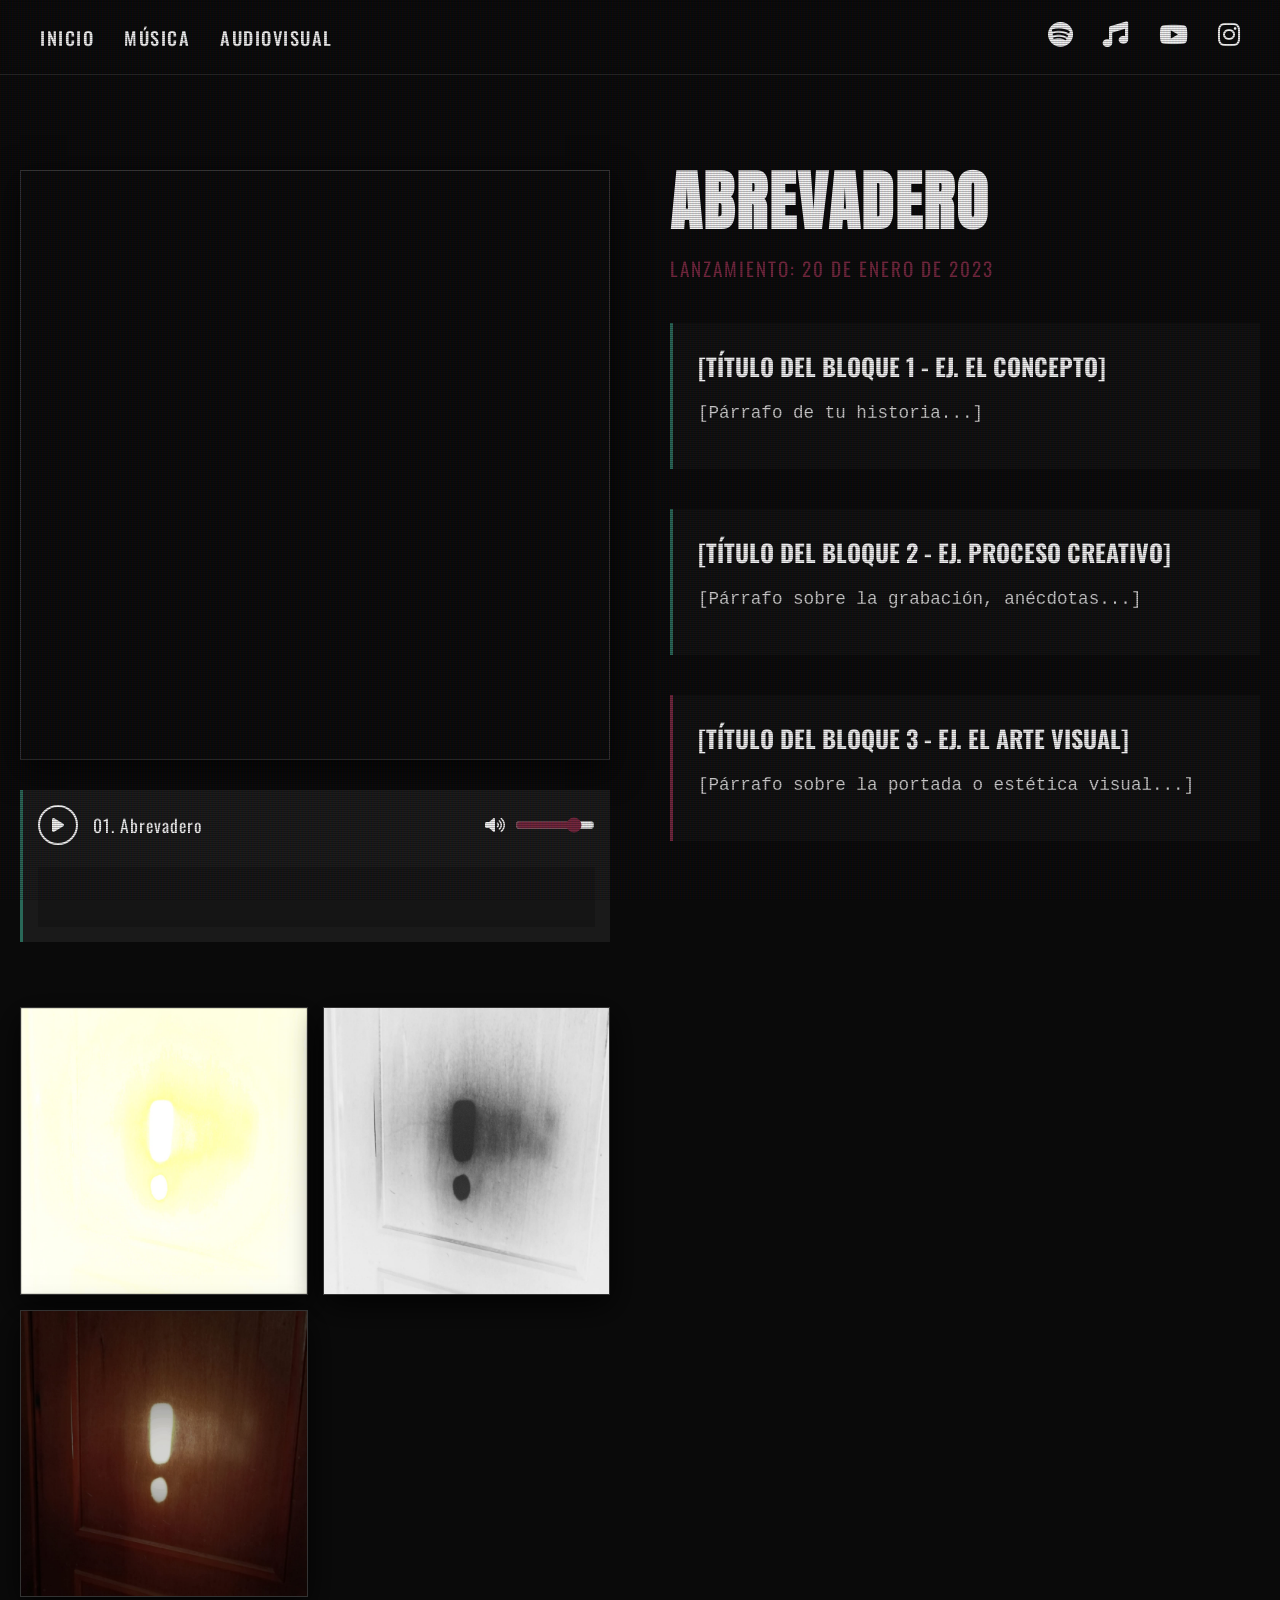
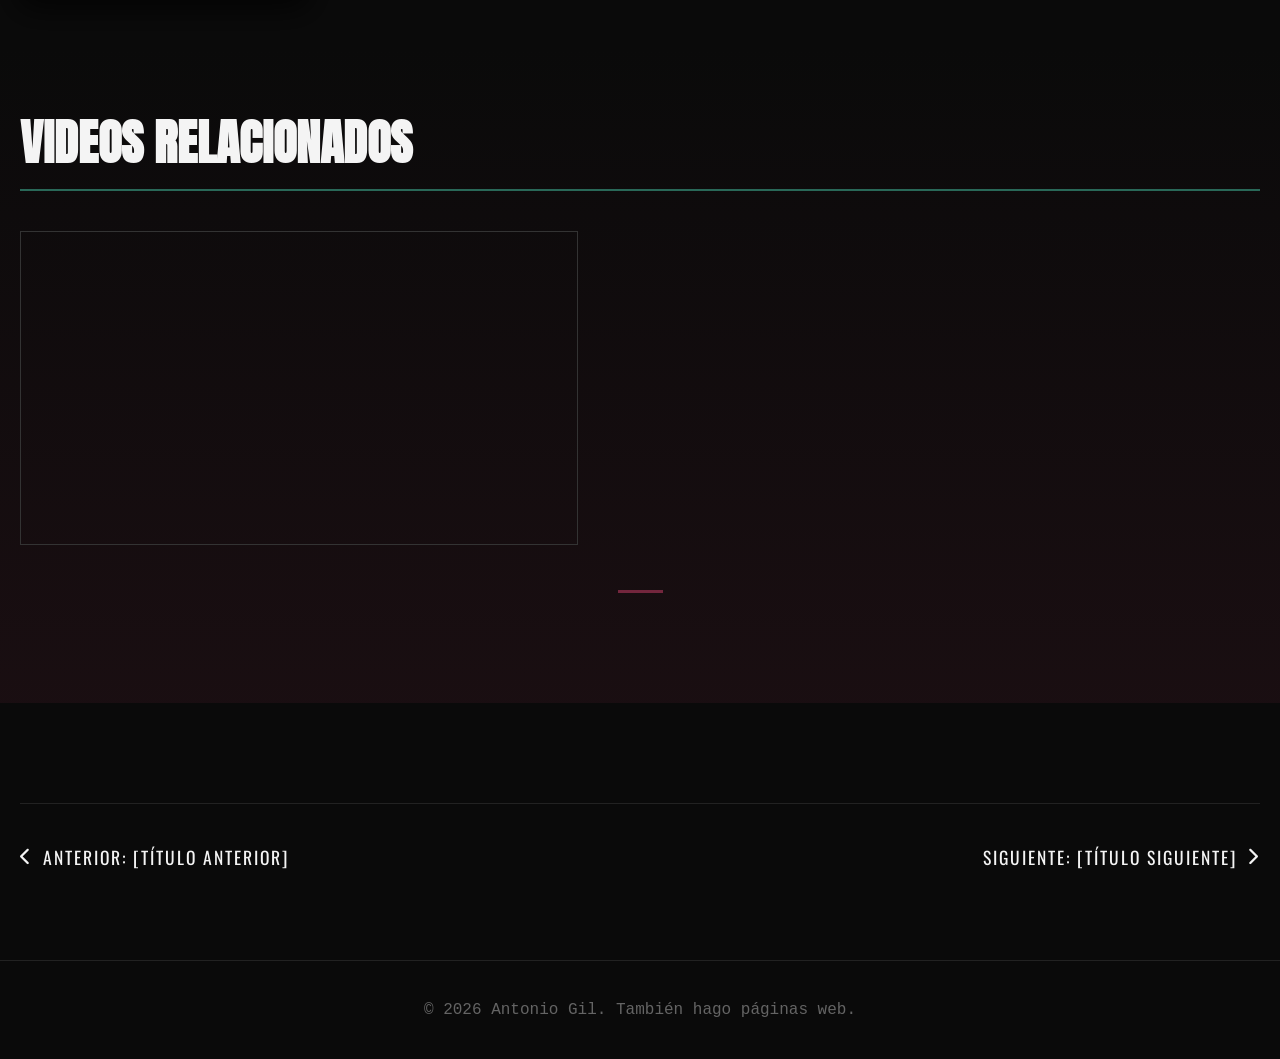
==== abrevadero.html @ 9f76b870 "mejoras  y agregue las paginas" ====
<!DOCTYPE html>
<html lang="es">
<head>
    <meta charset="UTF-8">
    <meta name="viewport" content="width=device-width, initial-scale=1.0">
    
    <title>Abrevadero - Antonio Gil</title>
    <link rel="icon" type="image/png" href="favicon.png">
    
    <meta property="og:title" content="Antonio Gil - Abrevadero">
    <meta property="og:description" content="[BREVE DESCRIPCIÓN O FRASE DEL DISCO]">
    <meta property="og:image" content="portadas/Abrevadero.jpg"> 
    
    <link rel="stylesheet" href="https://cdnjs.cloudflare.com/ajax/libs/font-awesome/6.0.0/css/all.min.css">
    <link rel="stylesheet" href="style.css">
    
    <script src="https://unpkg.com/wavesurfer.js@7"></script>
</head>
<body>

    <div class="page-transition" id="page-overlay"></div>
    <div class="scanlines"></div> 

    <nav>
        <div class="nav-left">
            <ul class="nav-links">
                <li><a href="index.html#inicio">Inicio</a></li>
                <li><a href="index.html#musica">Música</a></li>
                <li><a href="index.html#audiovisual">Audiovisual</a></li>
            </ul>
        </div>
        <div class="social-icons">
            <a href="https://open.spotify.com/intl-es/artist/4WdEQjjlFafEZ5Q8nBNJSe?si=TgZK9GUVQjmF9KOacD5lLA" target="_blank" title="Spotify"><i class="fab fa-spotify"></i></a>
            <a href="https://music.apple.com/us/artist/antonio-gil/1642577020" target="_blank" title="Apple Music"><i class="fa-solid fa-music"></i></a>
            <a href="https://www.youtube.com/@AntonioGilopz/videos" target="_blank" title="YouTube"><i class="fab fa-youtube"></i></a>
            <a href="https://www.instagram.com/antoniogilopz/" target="_blank" title="Instagram"><i class="fab fa-instagram"></i></a>
        </div>
    </nav>

    <main class="content-wrapper">
        <section class="section seccion-ancha">
            <div class="release-detail-container fade-in visible">
                
                <div class="release-media-col">
                    
                    <video autoplay muted loop playsinline>
                        <source src="portadas/AbrevaderoCover.mp4" type="video/mp4">
                        <img src="portadas/Abrevadero.jpg" alt="Abrevadero">
                    </video>

                    <div class="tracklist" id="tracklist-container">
                        
                        <div class="track-item" data-src="canciones/Abrevadero.mp3">
                            <div class="track-header">
                                <button class="play-btn"><i class="fas fa-play"></i></button>
                                <span class="track-name">01. Abrevadero</span>
                                <div class="volume-container">
                                    <i class="fas fa-volume-up"></i>
                                    <input type="range" class="volume-slider" min="0" max="1" step="0.1" value="0.8">
                                </div>
                            </div>
                            <div class="waveform"></div>
                        </div>
                        </div>

                    <div class="process-gallery">
                        <img src="imagenes/abrevadero1.jpeg" alt="Proceso 1" loading="lazy">
                        <img src="imagenes/abrevadero2.jpeg" alt="Proceso 2" loading="lazy">
                        <img src="imagenes/abrevadero3.jpeg " alt="Proceso 3" loading="lazy">
                    </div>
                </div>

                <div class="release-story-col">
                    <h1>Abrevadero</h1>
                    <p class="release-date">LANZAMIENTO: 20 DE ENERO DE 2023</p>

                    <div class="story-block">
                        <h3>[TÍTULO DEL BLOQUE 1 - Ej. El Concepto]</h3>
                        <p>[Párrafo de tu historia...]</p>                        
                    </div>

                    <div class="story-block">
                        <h3>[TÍTULO DEL BLOQUE 2 - Ej. Proceso Creativo]</h3>
                        <p>[Párrafo sobre la grabación, anécdotas...]</p>
                    </div>

                    <div class="story-block" style="border-left-color: var(--accent-red);">
                        <h3>[TÍTULO DEL BLOQUE 3 - Ej. El Arte Visual]</h3>
                        <p>[Párrafo sobre la portada o estética visual...]</p>
                    </div>
                </div>

            </div>
        </section>

        <section id="audiovisual" class="section seccion-ancha fade-in">
            <h2 class="section-title">Videos Relacionados</h2>
            
            <div class="carousel-track" id="video-track">
                <div class="video-item">
                    <iframe width="560" height="315" src="https://www.youtube.com/embed/ncgZcrur3Z4?si=nep3emSJzmXC-1Sk" title="YouTube video player" frameborder="0" allow="accelerometer; autoplay; clipboard-write; encrypted-media; gyroscope; picture-in-picture; web-share" referrerpolicy="strict-origin-when-cross-origin" allowfullscreen></iframe>                </div>

            </div>
            
            <div class="carousel-pagination" id="video-pagination"></div>
        </section>

        <section class="release-nav section seccion-ancha">
            <div class="release-nav-container">
                <a href="[ARCHIVO_ANTERIOR.html]" class="nav-btn-back"><i class="fas fa-chevron-left"></i> Anterior: [TÍTULO ANTERIOR]</a>
                
                <a href="[ARCHIVO_SIGUIENTE.html]" class="nav-btn-next">Siguiente: [TÍTULO SIGUIENTE] <i class="fas fa-chevron-right"></i></a>
            </div>
        </section>
        
        <button id="back-to-top" title="Volver arriba"><i class="fas fa-arrow-up"></i></button>

        <footer>
            <p>© 2026 Antonio Gil. También hago páginas web.</p>
        </footer>
    </main>

    <script src="script.js"></script>

    <div id="lightbox" class="lightbox">
        <button class="lightbox-btn" id="close-lightbox" title="Cerrar (Esc)"><i class="fas fa-times"></i></button>
        <button class="lightbox-btn" id="prev-lightbox" title="Anterior (←)"><i class="fas fa-chevron-left"></i></button>
        <img id="lightbox-img" src="" alt="Vista previa de galería">
        <button class="lightbox-btn" id="next-lightbox" title="Siguiente (→)"><i class="fas fa-chevron-right"></i></button>
    </div>

</body>
</html>
---- style.css ----
@import url('https://fonts.googleapis.com/css2?family=Oswald:wght@500;700&display=swap');
@import url('https://fonts.googleapis.com/css2?family=Anton&family=Oswald:wght@500;700&display=swap');

/* ==========================================================================
   ANTONIO GIL - PORTAFOLIO DE ARTISTA
   Hoja de Estilos Principal (CSS)
   ========================================================================== 
   ÍNDICE:
   1. Variables & Fuentes (Root)
   2. Estilos Base & Reset
   3. Utilidades & Efectos Globales (Scanlines, Animaciones)
   4. Componentes Globales (Nav, Footer)
   5. Sección: Hero (Inicio)
   6. Sección: Música (Destacados, Cuadrícula de Lanzamientos)
   7. Sección: Audiovisual (Videos)
   8. Componentes Interactivos (Modal, Reproductor de Audio Custom)
   9. Responsividad (Media Queries para Móviles)
   ========================================================================== */

/* ==========================================================================
   1. VARIABLES & FUENTES
   ========================================================================== */
:root {
    /* Paleta de Colores */
    --bg-color: #0a0a0a;
    --text-color: #f4f4f4;
    --accent-green: #296858;   /* Color original */
    --accent-red: #73263d;     /* Color Complementario (Vino/Carmesí) */
    --accent-mustard: #735b1d; /* Color Triádico (Reserva) */
    
    /* Tipografías */
    --font-main: 'Courier New', Courier, monospace;
    --font-heading: 'Anton', sans-serif; /* <--- CAMBIA 'Impact' POR 'Anton' */
    --font-nav: 'Oswald', sans-serif;
}

/* --- Personalización del Scrollbar --- */
/* Tamaño de la barra */
::-webkit-scrollbar {
    width: 8px;
}

/* Fondo de la barra (Track) */
::-webkit-scrollbar-track {
    background: var(--bg-color);
}

/* Parte móvil (Thumb) */
::-webkit-scrollbar-thumb {
    background: var(--accent-red);
    border-radius: 4px;
    border: 2px solid var(--bg-color); /* Crea un pequeño margen */
}

::-webkit-scrollbar-thumb:hover {
    background: var(--accent-green); /* Cambia a verde al pasar el mouse */
}

/* Firefox (Estándar limitado) */
* {
    scrollbar-width: thin;
    scrollbar-color: var(--accent-red) var(--bg-color);
}

/* ==========================================================================
   2. ESTILOS BASE & RESET
   ========================================================================== */
* {
    margin: 0;
    padding: 0;
    box-sizing: border-box;
}

body {
    background-color: var(--bg-color);
    color: var(--text-color);
    font-family: var(--font-main);
    overflow-x: hidden;
    animation: fadeInPage 0.8s ease-in-out;
}

@keyframes fadeInPage {
    from { opacity: 0; }
    to { opacity: 1; }
}

/* ==========================================================================
   3. UTILIDADES & EFECTOS GLOBALES
   ========================================================================== */
/* Efecto de líneas CRT para todo el sitio */
.scanlines {
    position: fixed;
    top: 0;
    left: 0;
    width: 100vw;
    height: 100vh;
    background: linear-gradient(rgba(18, 16, 16, 0) 50%, rgba(0, 0, 0, 0.25) 50%), 
                linear-gradient(90deg, rgba(255, 0, 0, 0.06), rgba(0, 255, 0, 0.02), rgba(0, 0, 255, 0.06));
    background-size: 100% 2px, 3px 100%;
    z-index: 999;
    pointer-events: none; /* Permite hacer clic a través del efecto */
}

/* Clases para animación JS (Aparición al hacer scroll) */
.fade-in {
    opacity: 0;
    transform: translateY(30px);
    transition: opacity 0.8s ease-out, transform 0.8s ease-out;
}

.fade-in.visible {
    opacity: 1;
    transform: translateY(0);
}

/* Estructura general de las secciones */
.section {
    padding: 50px 20px;
    max-width: 1000px; 
    margin: 0 auto;
    display: flex;
    flex-direction: column;
    justify-content: center;
}

.section-title {
    font-family: var(--font-heading);
    font-size: 3rem;
    margin-bottom: 40px;
    margin-top: 40px;
    text-transform: uppercase;
    border-bottom: 2px solid var(--accent-green);
    display: inline-block;
    padding-bottom: 10px;
}

/* Capa de transición de página */
.page-transition {
    position: fixed;
    top: 0;
    left: 0;
    width: 100%;
    height: 100%;
    background-color: var(--bg-color);
    z-index: 9999; /* Por encima de todo, incluso scanlines */
    pointer-events: none;
    opacity: 0;
    transition: opacity 0.5s ease-in-out;
}

.page-transition.active {
    opacity: 1;
    pointer-events: all;
}

/* ==========================================================================
   4. COMPONENTES GLOBALES (NAV & FOOTER)
   ========================================================================== */
/* Barra de Navegación */
nav {
    position: fixed;
    top: 0;
    width: 100%;
    display: flex;
    justify-content: space-between;
    align-items: center;
    padding: 22px 40px; 
    z-index: 100;
    background: rgba(10, 10, 10, 0.9);
    backdrop-filter: blur(5px);
    border-bottom: 1px solid #222;
}

.nav-left {
    display: flex;
    align-items: center;
    gap: 30px; 
}

.logo {
    font-family: var(--font-heading);
    font-size: 24px;
    color: var(--text-color); 
    margin: 0;
}

/* Enlaces de Navegación */
.nav-links {
    list-style: none;
    display: flex;
    gap: 30px; 
    margin: 0;
    padding: 0;
}

.nav-links a {
    color: var(--text-color);
    text-decoration: none;
    font-weight: 500; 
    font-family: var(--font-nav); 
    text-transform: uppercase;
    font-size: 1.15rem; 
    letter-spacing: 1.5px; 
    transition: color 0.3s;
}

.nav-links a:hover {
    color: var(--accent-green);
}

.nav-links a.active {
    color: var(--accent-red); /* O el color que prefieras para resaltar */
    border-bottom: 2px solid var(--accent-red);
}

/* Iconos de Redes Sociales */
.social-icons {
    display: flex;
    gap: 30px; 
    align-items: center;
}

.social-icons a {
    color: var(--text-color);
    text-decoration: none;
    font-size: 1.6rem; 
    transition: color 0.3s, transform 0.3s;
}

.social-icons a:hover {
    color: var(--accent-green); 
    transform: scale(1.1); 
}

/* Pie de Página */
footer {
    text-align: center;
    padding: 40px;
    font-size: 1rem;
    color: #646464;
    border-top: 1px solid #222;
}

/* ==========================================================================
   5. SECCIÓN: HERO (INICIO)
   ========================================================================== */
.hero {
    position: relative;
    height: 100vh;
    display: flex;
    align-items: center;
    justify-content: center;
    text-align: center;
}

#bg-video {
    position: absolute;
    top: 0;
    left: 0;
    width: 100%;
    height: 100%;
    object-fit: cover;
    z-index: -2;
    filter: grayscale(80%) contrast(1.2);
}

.video-overlay {
    position: absolute;
    top: 0;
    left: 0;
    width: 100%;
    height: 100%;
    background: rgba(10, 10, 10, 0.7);
    z-index: -1;
}

/* Títulos y Textos del Hero */
.subtitle {
    font-size: 1.2rem;
    letter-spacing: 3px;
    margin-top: 10px;
    color: #888;
}

.hero-brief {
    font-size: 1.1rem;
    color: #cccccc; 
    margin-top: 15px;
    max-width: 600px; 
    margin-left: auto;
    margin-right: auto;
    line-height: 1.5;
    letter-spacing: 1px;
}

/* Animación Glitch para el Título Principal */
.glitch {
    font-family: var(--font-heading);
    font-size: 8vw;
    position: relative;
    color: var(--text-color);
    letter-spacing: 5px;
}

.glitch::before, .glitch::after {
    content: attr(data-text);
    position: absolute;
    top: 0;
    left: 0;
    width: 100%;
    height: 100%;
    background: var(--bg-color);
}

.glitch::before {
    left: 2px;
    text-shadow: -2px 0 var(--accent-green);
    clip: rect(24px, 550px, 90px, 0);
    animation: glitch-anim 6s infinite linear alternate-reverse; 
}

.glitch::after {
    left: -2px;
    text-shadow: -2px 0 blue;
    clip: rect(85px, 550px, 140px, 0);
    animation: glitch-anim 5s infinite linear alternate-reverse; 
}

@keyframes glitch-anim {
    0% { clip: rect(10px, 9999px, 80px, 0); }
    20% { clip: rect(80px, 9999px, 15px, 0); }
    40% { clip: rect(30px, 9999px, 60px, 0); }
    60% { clip: rect(90px, 9999px, 20px, 0); }
    80% { clip: rect(20px, 9999px, 90px, 0); }
    100% { clip: rect(60px, 9999px, 40px, 0); }
}

/* ==========================================================================
   6. SECCIÓN: MÚSICA
   ========================================================================== */
/* Modificador para hacer las secciones más anchas */
.seccion-ancha {
    max-width: 1400px; 
}

/* A. Lanzamiento Destacado (Spotify) */
.featured-release-container {
    width: 100%;
    margin-bottom: 50px;
    border: 1px solid #222;
    background-color: #111;
    display: flex;
    flex-direction: column; 
    align-items: center;    
    padding: 25px 20px;     
}

.featured-release-container iframe {
    width: 100%;
    max-width: 800px; 
    height: 352px; 
    border: none;
    display: block;
}

.featured-badge {
    font-family: var(--font-nav);
    color: var(--accent-red);
    font-size: 1.2rem;
    letter-spacing: 3px;
    text-transform: uppercase;
    margin-bottom: 20px;
    display: flex;
    align-items: center;
    gap: 12px;
}

.featured-badge::before {
    content: '';
    display: block;
    width: 10px;
    height: 10px;
    background-color: var(--accent-red);
    border-radius: 50%;
    animation: pulse 1.5s infinite;
}

@keyframes pulse {
    0% { transform: scale(0.95); box-shadow: 0 0 0 0 rgba(115, 38, 61, 0.7); }
    70% { transform: scale(1); box-shadow: 0 0 0 10px rgba(115, 38, 61, 0); }
    100% { transform: scale(0.95); box-shadow: 0 0 0 0 rgba(115, 38, 61, 0); }
}

/* B. Cuadrícula de Lanzamientos Completos */
.releases-grid {
    display: grid;
    grid-template-columns: repeat(auto-fill, minmax(300px, 1fr)); 
    gap: 30px; 
    margin-top: 20px;
    width: 100%;
}

.release-item {
    cursor: pointer;
    overflow: hidden;
    transition: all 0.3s ease;
    position: relative;
    box-shadow: 0 4px 10px rgba(0, 0, 0, 0.5); 
}

.release-item img,
.release-item video {
    width: 100%;
    aspect-ratio: 1 / 1;
    object-fit: cover;
    display: block;
    transition: transform 0.5s ease;
}

/* Overlay en Hover (Capa que muestra el título y botón) */
.release-title-overlay {
    position: absolute;
    top: 0;
    left: 0;
    width: 100%;
    height: 100%;
    background-color: rgba(115, 38, 61, 0.9); 
    display: flex;
    flex-direction: column; 
    align-items: center;
    justify-content: center;
    gap: 15px; 
    padding: 20px;
    opacity: 0; 
    transition: opacity 0.3s ease, background-color 0.3s ease;
}

.release-title-text {
    font-family: var(--font-heading); 
    font-size: 2.2rem; 
    color: var(--text-color);
    text-align: center;
    text-transform: uppercase;
    letter-spacing: 2px;
    line-height: 1.2;
    transform: translateY(10px); 
    transition: transform 0.3s ease;
}

.release-click-hint {
    font-family: var(--font-nav); 
    color: var(--text-color);
    font-size: 1rem;
    text-transform: uppercase;
    letter-spacing: 1.5px;
    background: rgba(10, 10, 10, 0.6); 
    padding: 8px 18px;
    border-radius: 30px; 
    border: 1px solid var(--text-color);
    display: flex;
    align-items: center;
    gap: 8px;
    transform: translateY(20px); 
    opacity: 0;
    transition: all 0.3s ease 0.1s; 
}

/* Activación de Efectos al pasar el mouse */
.release-item:hover .release-title-overlay {
    opacity: 1; 
}

.release-item:hover .release-title-text,
.release-item:hover .release-click-hint {
    transform: translateY(0); 
    opacity: 1;
}

.release-item:hover img {
    transform: scale(1.05); 
}

.release-click-hint:hover {
    background: var(--text-color);
    color: var(--bg-color);
}

/* ==========================================================================
   7. SECCIÓN: AUDIOVISUAL (CARRUSEL DE VIDEOS)
   ========================================================================== */
/* --- NUEVO: Separación Visual del Fondo --- */
#audiovisual {
    position: relative;
    padding-top: 20px; /* Le damos un poco más de aire en la parte superior */
}

/* Pseudo-elemento para extender el fondo a toda la pantalla sin romper la cuadrícula */
#audiovisual::before {
    content: '';
    position: absolute;
    top: 0;
    left: 50%;
    transform: translateX(-50%);
    width: 100vw;
    height: 100%;
    
    /* Degradado sutil: del negro base a un "resplandor" color vino/carmesí al fondo */
    background: linear-gradient(to bottom, var(--bg-color) 0%, rgba(115, 38, 61, 0.15) 100%);

    
    z-index: -1; /* Lo enviamos al fondo para que no estorbe los clics de los videos */
}

.carousel-track {
    display: flex;
    gap: 30px;
    overflow-x: auto; /* Permite hacer scroll horizontal nativo */
    scroll-snap-type: x mandatory; /* Detiene el deslizamiento exactamente en cada video */
    scroll-behavior: smooth; /* Hace que el movimiento de JS sea fluido */
    padding-bottom: 20px; /* Evita que las sombras se corten abajo */
    
    /* Ocultar barra de desplazamiento en Firefox */
    scrollbar-width: none; 
}

/* Ocultar barra de desplazamiento en Chrome, Safari y Edge */
.carousel-track::-webkit-scrollbar {
    display: none;
}

.video-item {
    /* Muestra 2 videos completos y un pedacito del tercero para incitar al usuario a deslizar */
    min-width: 45%; 
    flex-shrink: 0; /* Evita que los videos se aplasten */
    scroll-snap-align: center; /* Alinea el video al centro al detenerse */
}

.video-item iframe {
    width: 100%;
    height: auto;
    aspect-ratio: 16 / 9;
    border: 1px solid #333; 
    transition: transform 0.3s, border-color 0.3s;
}

.video-item iframe:hover {
    transform: scale(1.02);
    border-color: var(--accent-green);
}

/* --- NUEVA PARTE: Paginación del Carrusel (Indicadores) --- */
.carousel-pagination {
    display: flex;
    justify-content: center; /* Centra los puntos horizontalmente */
    gap: 15px; /* Espacio entre puntos */
    margin-top: 20px; /* Espacio después de los videos */
}

.carousel-dot {
    width: 25px; /* Empezamos como líneas como en la foto de referencia */
    height: 3px;
    background-color: #555; /* Gris oscuro para puntos inactivos */
    cursor: pointer;
    transition: background-color 0.3s ease, width 0.3s ease; /* Animación suave */
    margin-bottom: 60px; /* Espacio después de los videos */

}

/* Estado Activo: Se resalta con tu color vino y se hace más ancho */
.carousel-dot.active {
    background-color: var(--accent-red); 
    width: 45px; /* Efecto de expansión sutil al activarse */

}

/* Hover: Un ligero brillo si pasan el mouse por encima */
.carousel-dot:hover:not(.active) {
    background-color: #888;
}

/* ==========================================================================
   8. COMPONENTES INTERACTIVOS (MODALES Y REPRODUCTOR)
   ========================================================================== */
/* Tarjeta Visual de Información (Modal) */
.modal {
    display: none; 
    position: fixed;
    z-index: 1000;
    left: 0;
    top: 0;
    width: 100%;
    height: 100%;
    background-color: rgba(0, 0, 0, 0.85);
    backdrop-filter: blur(8px);
    align-items: center;
    justify-content: center;
}

.modal.active {
    display: flex; 
}

.modal-content {
    background-color: #111;
    border: 1px solid #333;
    width: 90%;
    max-width: 850px;
    position: relative;
    box-shadow: 0 0 20px rgba(41, 104, 88, 0.2); 
    animation: modal-appear 0.3s ease-out forwards;
}

@keyframes modal-appear {
    from { opacity: 0; transform: translateY(20px) scale(0.95); }
    to { opacity: 1; transform: translateY(0) scale(1); }
}

.close-btn {
    color: var(--text-color);
    position: absolute;
    top: 10px;
    right: 20px;
    font-size: 35px;
    font-weight: bold;
    cursor: pointer;
    transition: color 0.3s;
    z-index: 10;
}

.close-btn:hover {
    color: var(--accent-green);
}

.modal-body {
    display: flex;
    flex-direction: row;
}

#modal-cover {
    width: 45%;
    object-fit: cover;
    border-right: 1px solid #333;
}

.modal-info {
    padding: 30px;
    width: 55%;
    display: flex;
    flex-direction: column;
    max-height: 80vh;
    overflow-y: auto; 
}

#modal-title {
    font-family: var(--font-heading);
    font-size: 2.5rem;
    color: var(--text-color);
    margin-bottom: 10px;
    text-transform: uppercase;
}

.release-desc {
    color: #bbb;
    line-height: 1.6;
    margin-bottom: 25px;
    font-size: 0.95rem;
    font-family: var(--font-main);
}

/* Reproductor de Audio Custom (Diseño Interfaz) */
.track-item {
    background: #1a1a1a;
    padding: 15px;
    margin-bottom: 15px;
    border-left: 3px solid var(--accent-green); 
    display: flex;
    flex-direction: column;
    gap: 12px;
    transition: border-color 0.3s;
}

.track-item:hover {
    border-left-color: var(--accent-red); 
}

.track-header {
    display: flex;
    align-items: center;
    gap: 15px;
}

.play-btn {
    background: transparent;
    border: 2px solid var(--text-color);
    color: var(--text-color);
    width: 40px;
    height: 40px;
    border-radius: 50%;
    cursor: pointer;
    display: flex;
    align-items: center;
    justify-content: center;
    font-size: 1rem;
    transition: all 0.3s ease;
    flex-shrink: 0;
}

.play-btn:hover {
    border-color: var(--accent-red);
    color: var(--accent-red);
    transform: scale(1.05);
}

.track-name {
    font-family: var(--font-nav);
    font-size: 1.1rem;
    letter-spacing: 1px;
}

.progress-bg {
    width: 100%;
    height: 6px;
    background: #333;
    border-radius: 3px;
    cursor: pointer;
    overflow: hidden;
}

.progress-fill {
    height: 100%;
    width: 0%;
    background: var(--accent-red); 
    transition: width 0.1s linear;
}

audio {
    display: none; /* Oculta el reproductor nativo del navegador */
}

#back-to-top {
    position: fixed;
    bottom: 30px;
    right: 30px;
    background: var(--accent-red);
    color: white;
    border: none;
    width: 50px;
    height: 50px;
    border-radius: 50%;
    cursor: pointer;
    display: none; /* Se activa con JS */
    z-index: 1001;
    transition: all 0.3s ease;
    box-shadow: 0 4px 10px rgba(0,0,0,0.5);
}

#back-to-top:hover {
    transform: scale(1.1);
    background: var(--accent-green);
}

/* Estilos para WaveSurfer */
.waveform {
    width: 100%;
    height: 60px; /* Altura de la onda */
    cursor: pointer;
    background: rgba(0, 0, 0, 0.2);
    margin-top: 10px;
}

/* Control de Volumen */
.volume-container {
    display: flex;
    align-items: center;
    gap: 10px;
    margin-left: auto; /* Empuja el volumen a la derecha */
}

.volume-slider {
    width: 80px;
    accent-color: var(--accent-red);
    cursor: pointer;
}

/* Ocultar volumen en móviles pequeños para evitar amontonamiento */
@media (max-width: 480px) {
    .volume-container { display: none; }
}

/* ==========================================================================
   9. PÁGINA DE DETALLE DE LANZAMIENTO
   ========================================================================== */
.release-detail-container {
    display: grid;
    grid-template-columns: 1fr 1fr; /* Dos columnas iguales */
    gap: 60px;
    margin-top: 120px; /* Deja espacio para que el menú superior no tape el contenido */
}

/* Columna Izquierda (Visual y Audio) */
.release-media-col {
    display: flex;
    flex-direction: column;
    gap: 30px;
}

.release-media-col video, 
.release-media-col img {
    width: 100%;
    aspect-ratio: 1 / 1;
    object-fit: cover;
    border: 1px solid #333;
    box-shadow: 0 10px 30px rgba(0,0,0,0.8);
}

/* Columna Derecha (Historia y Proceso) */
.release-story-col {
    display: flex;
    flex-direction: column;
    gap: 20px;
}

.release-story-col h1 {
    font-family: var(--font-heading);
    font-size: 4rem;
    color: var(--text-color);
    text-transform: uppercase;
    letter-spacing: 2px;
    margin-bottom: 0;
    line-height: 1;
}

.release-date {
    font-family: var(--font-nav);
    color: var(--accent-red);
    font-size: 1.2rem;
    letter-spacing: 2px;
    margin-bottom: 20px;
}

.story-block {
    background: rgba(20, 20, 20, 0.6);
    padding: 25px;
    border-left: 3px solid var(--accent-green);
    margin-bottom: 20px;
}

.story-block h3 {
    font-family: var(--font-nav);
    font-size: 1.5rem;
    color: var(--text-color);
    margin-bottom: 15px;
    text-transform: uppercase;
}

.story-block p {
    font-size: 1.1rem;
    line-height: 1.7;
    color: #ccc;
    margin-bottom: 15px;
}

/* Imágenes extra del proceso creativo */
.process-gallery {
    display: grid;
    grid-template-columns: 1fr 1fr;
    gap: 15px;
    margin-top: 20px;
}

/* --- Galería de Proceso: Ajustes de Color y Efectos --- */
.process-gallery img {
    width: 100%;
    height: auto;
    border: 1px solid #333;
    filter: grayscale(0%); /* Ahora salen con color desde el inicio */
    transition: all 0.3s ease;
    cursor: pointer;
}

.process-gallery img:hover {
    transform: scale(1.05); /* Efecto de zoom */
    filter: brightness(1.2); /* Efecto de brillo */
    border-color: var(--accent-red);
    z-index: 10;
}

/* --- Estilos del Lightbox --- */
.lightbox {
    display: none;
    position: fixed;
    z-index: 2000; /* Asegura que sea mayor a 999 */
    top: 0;
    left: 0;
    width: 100%;
    height: 100%;
    background: rgba(0, 0, 0, 0.95); /* Negro casi total */
    backdrop-filter: blur(10px);
    justify-content: center;
    align-items: center;
}

.lightbox img {
    max-width: 90%;
    max-height: 85vh;
    box-shadow: 0 0 30px rgba(0,0,0,0.6);
    border: 2px solid #333;
    transition: transform 0.3s ease;
}

.lightbox-btn {
    position: absolute;
    background: none;
    border: none;
    color: white;
    font-size: 35px;
    cursor: pointer;
    padding: 20px;
    transition: all 0.3s ease;
    opacity: 0.7;
}

.lightbox-btn:hover {
    color: var(--accent-red);
    opacity: 1;
    transform: scale(1.1);
}

#close-lightbox { top: 20px; right: 20px; }
#prev-lightbox { left: 20px; }
#next-lightbox { right: 20px; }

/* Estilos para las listas dentro de los bloques de historia */
.story-block ul {
    font-size: 1.1rem;
    line-height: 1.7;
    color: #ccc;
    margin-bottom: 15px;
    margin-left: 25px; /* Empuja las viñetas un poco a la derecha */
}

.story-block ul li {
    margin-bottom: 10px; /* Da un respiro entre cada canción */
}

.story-block ul li strong {
    color: var(--text-color); /* Resalta el nombre de la canción en blanco brillante */
}

/* ==========================================================================
   NAVEGACIÓN ENTRE LANZAMIENTOS (DETALLE)
   ========================================================================== */
.release-nav-container {
    display: flex;
    justify-content: space-between;
    align-items: center;
    padding: 40px 0;
    border-top: 1px solid #222;
    margin-top: 50px;
    width: 100%;
}

.nav-btn-back, .nav-btn-next {
    color: var(--text-color);
    text-decoration: none;
    font-family: var(--font-nav);
    text-transform: uppercase;
    letter-spacing: 2px;
    transition: all 0.3s ease;
    font-size: 1.1rem;
    display: flex;
    align-items: center;
    gap: 10px;
}

/* Color al pasar el mouse */
.nav-btn-back:hover, .nav-btn-next:hover {
    color: var(--accent-red);
}

/* Ajuste para que en móviles no se amontonen */
@media (max-width: 480px) {
    .release-nav-container {
        flex-direction: column;
        gap: 20px;
        text-align: center;
    }
}

/* ==========================================================================
   10. RESPONSIVIDAD (MEDIA QUERIES PARA CELULARES)
   ========================================================================== */
@media (max-width: 768px) {
    /* --- Ajustes de Navegación --- */
    nav {
        flex-direction: column; 
        padding: 15px 10px;
        gap: 15px; 
        position: relative; 
    }

    .nav-left {
        flex-direction: column;
        gap: 10px;
        width: 100%;
        text-align: center;
    }

    .nav-links {
        flex-direction: row; 
        justify-content: center;
        gap: 15px;
        width: 100%;
        font-size: 0.75rem;
    }

    .social-icons {
        justify-content: center; 
        width: 100%;
        padding-top: 10px;
        border-top: 1px solid #222;
        gap: 20px;
    }

    /* --- Ajustes de la Página de Detalle (En Adversidad) --- */
    .release-detail-container {
        grid-template-columns: 1fr; /* Cambia a una sola columna en móvil */
        gap: 30px;
        margin-top: 40px; /* Menos espacio superior en móviles */
    }

    .release-story-col h1 {
        font-size: 2.8rem; /* Título un poco más pequeño para que no se corte */
        text-align: center;
    }

    .release-date {
        text-align: center;
        font-size: 1rem;
    }

    /* --- Galería de Proceso en Móvil --- */
    .process-gallery {
        grid-template-columns: repeat(2, 1fr); /* 2 fotos por fila en lugar de 4 */
        gap: 10px;
    }

    /* --- Ajustes de Secciones y Títulos --- */
    .section-title {
        font-size: 2rem;
        text-align: center;
        display: block;
        width: fit-content;
        margin: 40px auto;
    }

    .seccion-ancha {
        padding: 20px 15px;
    }

    /* --- Grid de Lanzamientos (Index) --- */
    .releases-grid {
        grid-template-columns: repeat(auto-fill, minmax(140px, 1fr)); 
        gap: 12px;
    }
    
    .release-title-text {
        font-size: 1.1rem; 
    }

    /* --- Carrusel Audiovisual --- */
    .video-item {
        min-width: 85%; /* Muestra un video casi completo y el borde del siguiente */
    }

    /* --- Lightbox / Modal --- */
    .lightbox-btn {
        font-size: 30px;
        padding: 10px;
    }

    #lightbox-img {
        max-width: 95%; /* Que la imagen ocupe más espacio en la pantalla pequeña */
    }

    #prev-lightbox, #next-lightbox {
        background: rgba(0,0,0,0.5); /* Fondo semitransparente para ver las flechas sobre la foto */
        border-radius: 50%;
        width: 50px;
        height: 50px;
        display: flex;
        align-items: center;
        justify-content: center;
    }
}
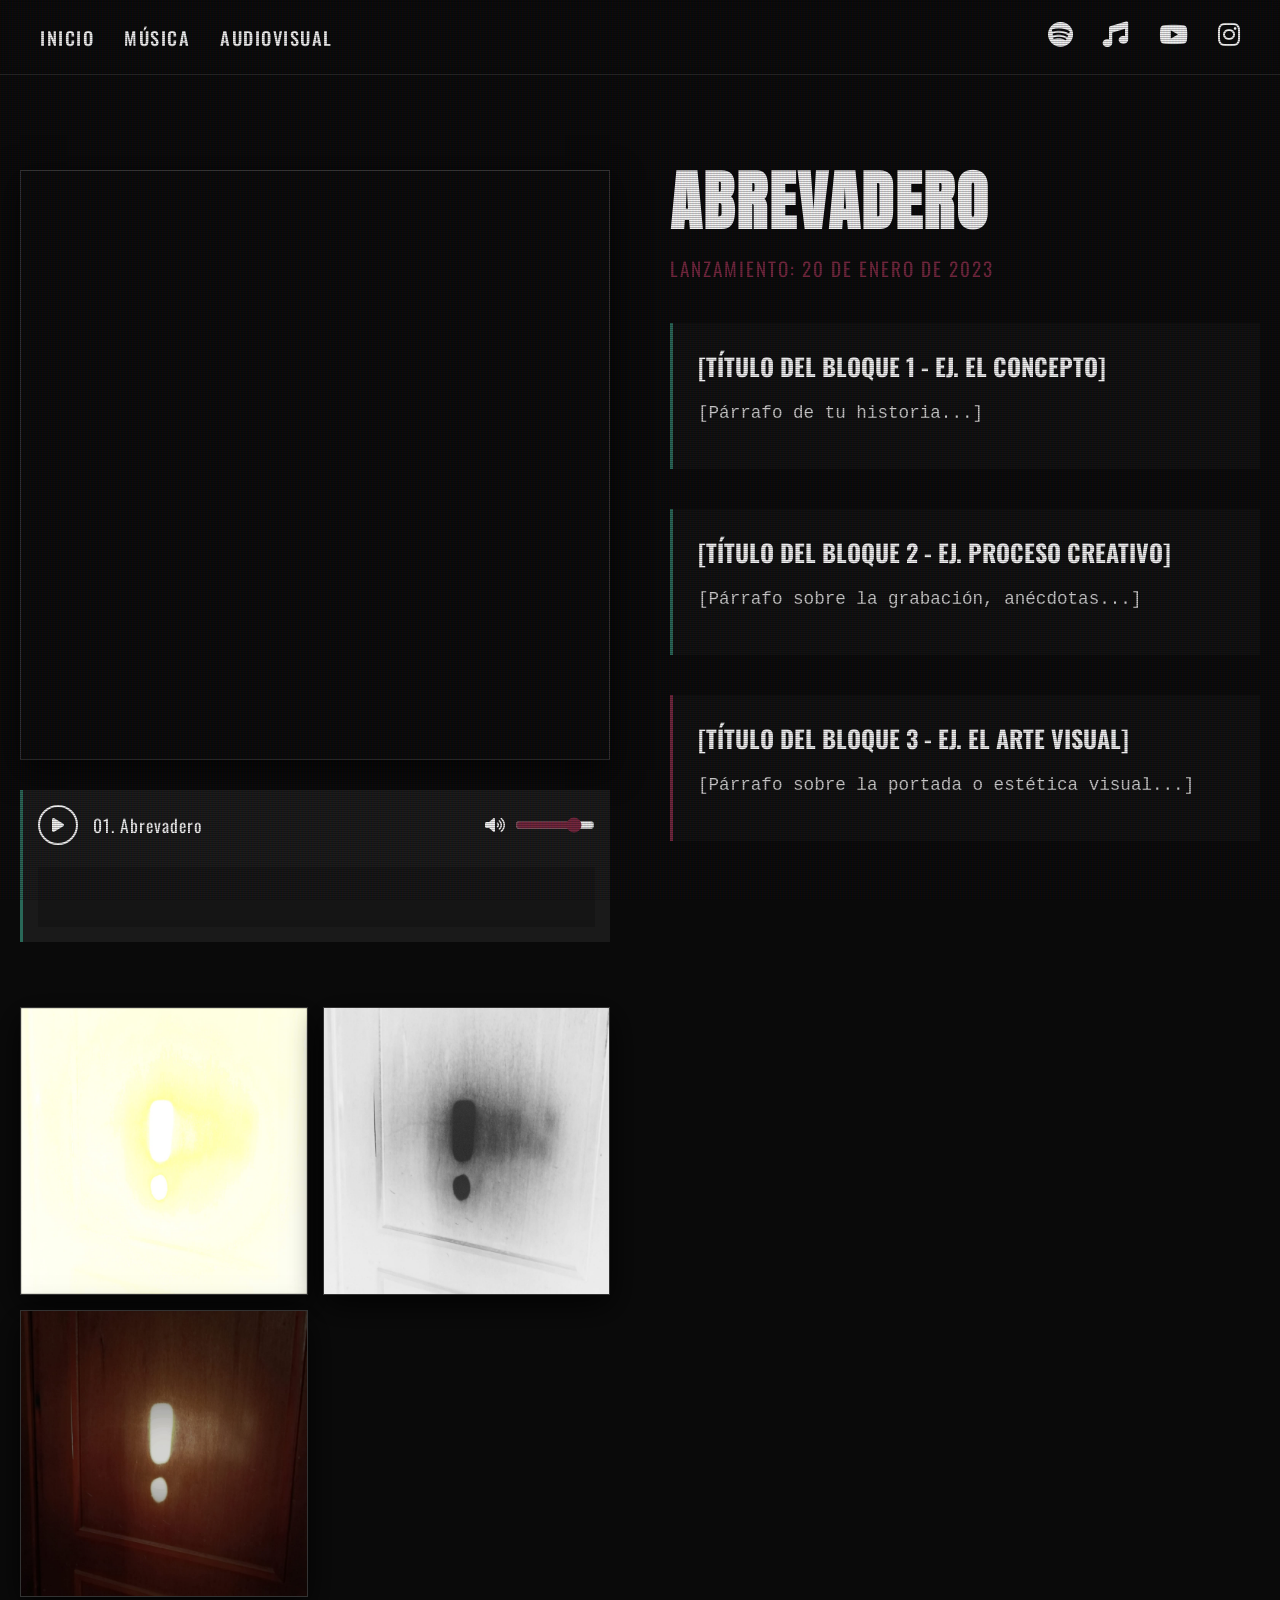
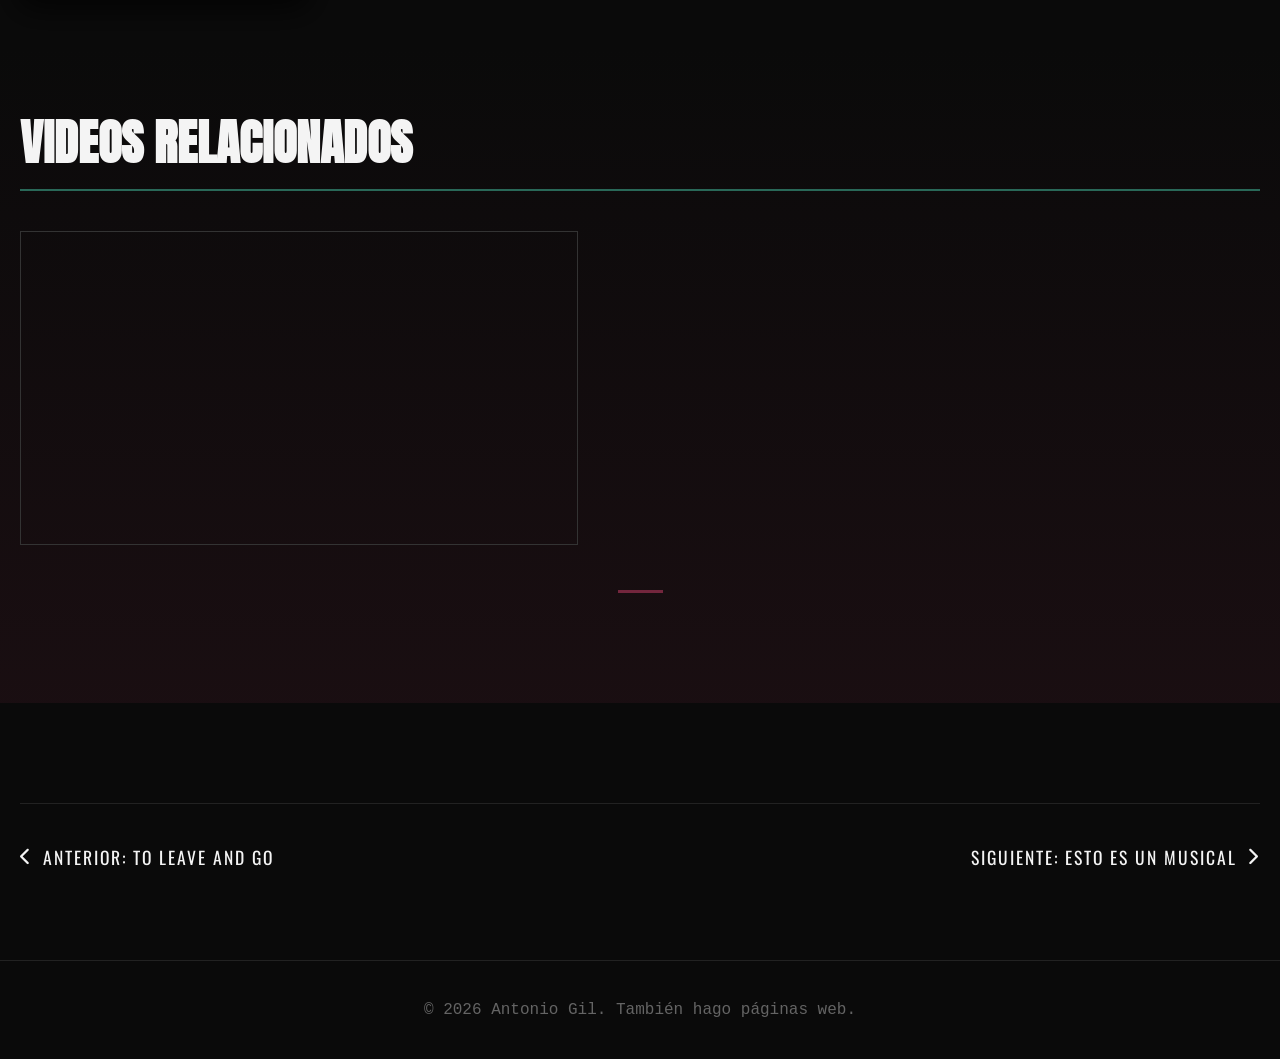
==== commit d1050cea: "Refactor code structure for improved readability and maintainability" ====
--- a/abrevadero.html
+++ b/abrevadero.html
@@ -107,9 +107,9 @@
 
         <section class="release-nav section seccion-ancha">
             <div class="release-nav-container">
-                <a href="[ARCHIVO_ANTERIOR.html]" class="nav-btn-back"><i class="fas fa-chevron-left"></i> Anterior: [TÍTULO ANTERIOR]</a>
+                <a href="to-leave-and-go.html" class="nav-btn-back"><i class="fas fa-chevron-left"></i> Anterior: To Leave And Go   </a>
                 
-                <a href="[ARCHIVO_SIGUIENTE.html]" class="nav-btn-next">Siguiente: [TÍTULO SIGUIENTE] <i class="fas fa-chevron-right"></i></a>
+                <a href="esto-es-un-musical.html" class="nav-btn-next">Siguiente: Esto Es Un Musical<i class="fas fa-chevron-right"></i></a>
             </div>
         </section>
         
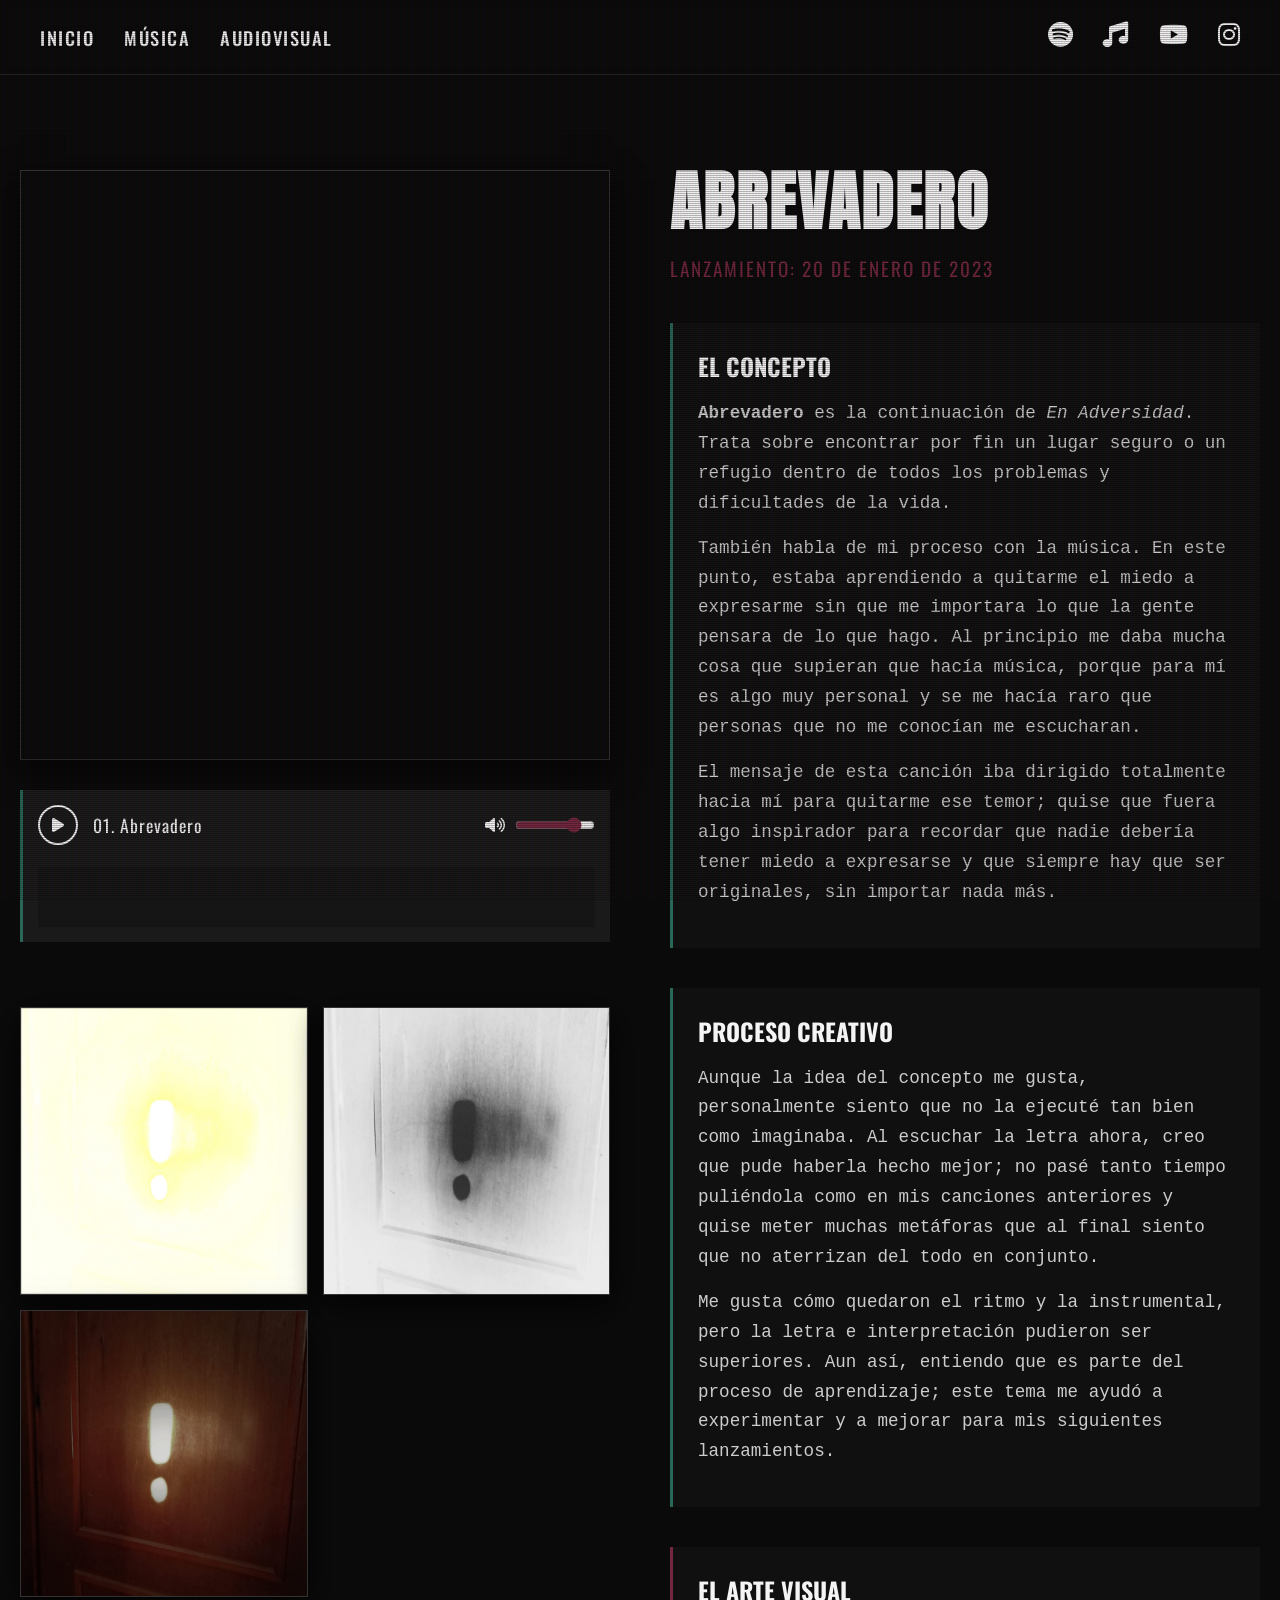
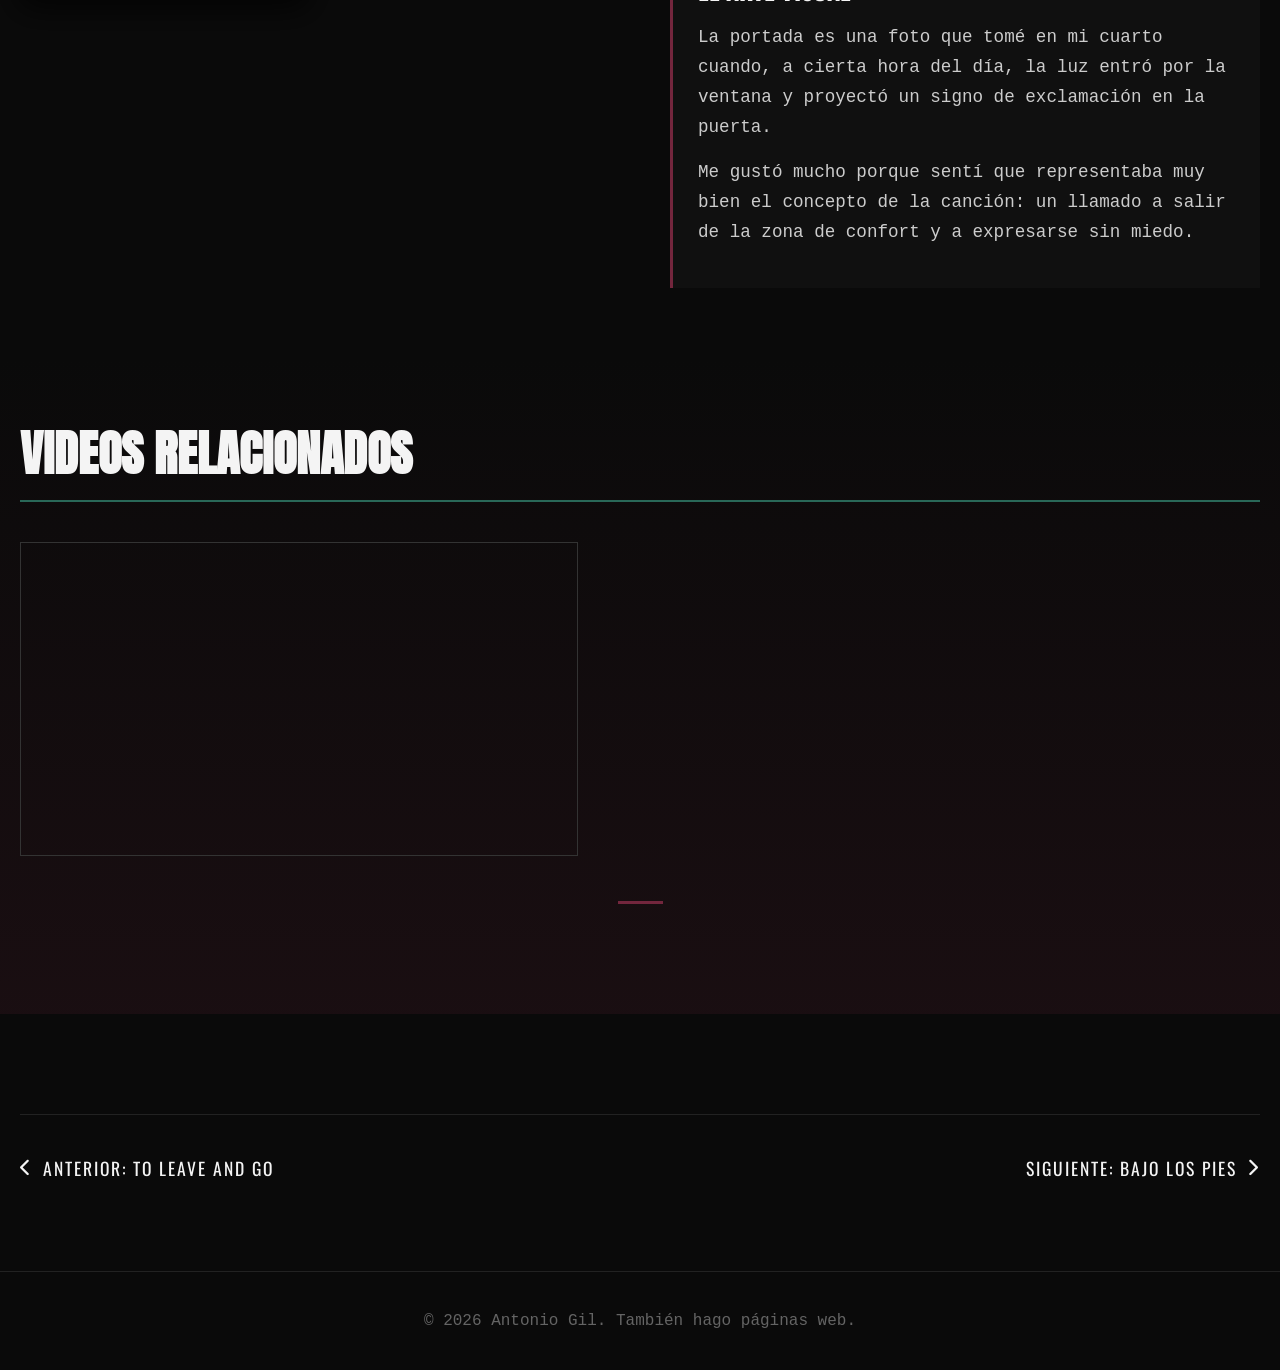
==== commit 33458a5c: "Update 'abrevadero', 'have-you-ever-seen-the-rain', and 'to-leave-and-go' pages with detailed storie" ====
--- a/abrevadero.html
+++ b/abrevadero.html
@@ -74,20 +74,51 @@
                     <h1>Abrevadero</h1>
                     <p class="release-date">LANZAMIENTO: 20 DE ENERO DE 2023</p>
 
-                    <div class="story-block">
-                        <h3>[TÍTULO DEL BLOQUE 1 - Ej. El Concepto]</h3>
-                        <p>[Párrafo de tu historia...]</p>                        
-                    </div>
+<div class="story-block">
+    <h3>El Concepto</h3>
+    <p>
+        <strong>Abrevadero</strong> es la continuación de <em>En Adversidad</em>. Trata sobre encontrar 
+        por fin un lugar seguro o un refugio dentro de todos los problemas y dificultades de la vida.
+    </p>
+    <p>
+        También habla de mi proceso con la música. En este punto, estaba aprendiendo a quitarme 
+        el miedo a expresarme sin que me importara lo que la gente pensara de lo que hago. Al principio 
+        me daba mucha cosa que supieran que hacía música, porque para mí es algo muy personal y se me hacía 
+        raro que personas que no me conocían me escucharan.
+    </p>
+<p>
+    El mensaje de esta canción iba dirigido totalmente hacia mí para quitarme ese temor; 
+    quise que fuera algo inspirador para recordar que nadie debería tener miedo a expresarse 
+    y que siempre hay que ser originales, sin importar nada más.
+</p>
+</div>
 
-                    <div class="story-block">
-                        <h3>[TÍTULO DEL BLOQUE 2 - Ej. Proceso Creativo]</h3>
-                        <p>[Párrafo sobre la grabación, anécdotas...]</p>
-                    </div>
+<div class="story-block">
+    <h3>Proceso Creativo</h3>
+    <p>
+        Aunque la idea del concepto me gusta, personalmente siento que no la ejecuté tan bien como 
+        imaginaba. Al escuchar la letra ahora, creo que pude haberla hecho mejor; no pasé tanto tiempo 
+        puliéndola como en mis canciones anteriores y quise meter muchas metáforas que al final siento 
+        que no aterrizan del todo en conjunto.
+    </p>
+    <p>
+        Me gusta cómo quedaron el ritmo y la instrumental, pero la letra e interpretación pudieron 
+        ser superiores. Aun así, entiendo que es parte del proceso de aprendizaje; este tema me 
+        ayudó a experimentar y a mejorar para mis siguientes lanzamientos.
+    </p>
+</div>
 
-                    <div class="story-block" style="border-left-color: var(--accent-red);">
-                        <h3>[TÍTULO DEL BLOQUE 3 - Ej. El Arte Visual]</h3>
-                        <p>[Párrafo sobre la portada o estética visual...]</p>
-                    </div>
+<div class="story-block" style="border-left-color: var(--accent-red);">
+    <h3>El Arte Visual</h3>
+    <p>
+        La portada es una foto que tomé en mi cuarto cuando, a cierta hora del día, la luz entró 
+        por la ventana y proyectó un signo de exclamación en la puerta. 
+    </p>
+    <p>
+        Me gustó mucho porque sentí que representaba muy bien el concepto de la canción: 
+        un llamado a salir de la zona de confort y a expresarse sin miedo.
+    </p>
+</div>
                 </div>
 
             </div>
@@ -109,7 +140,7 @@
             <div class="release-nav-container">
                 <a href="to-leave-and-go.html" class="nav-btn-back"><i class="fas fa-chevron-left"></i> Anterior: To Leave And Go   </a>
                 
-                <a href="esto-es-un-musical.html" class="nav-btn-next">Siguiente: Esto Es Un Musical<i class="fas fa-chevron-right"></i></a>
+                <a href="bajo-los-pies.html" class="nav-btn-next">Siguiente: Bajo Los Pies<i class="fas fa-chevron-right"></i></a>
             </div>
         </section>
         
